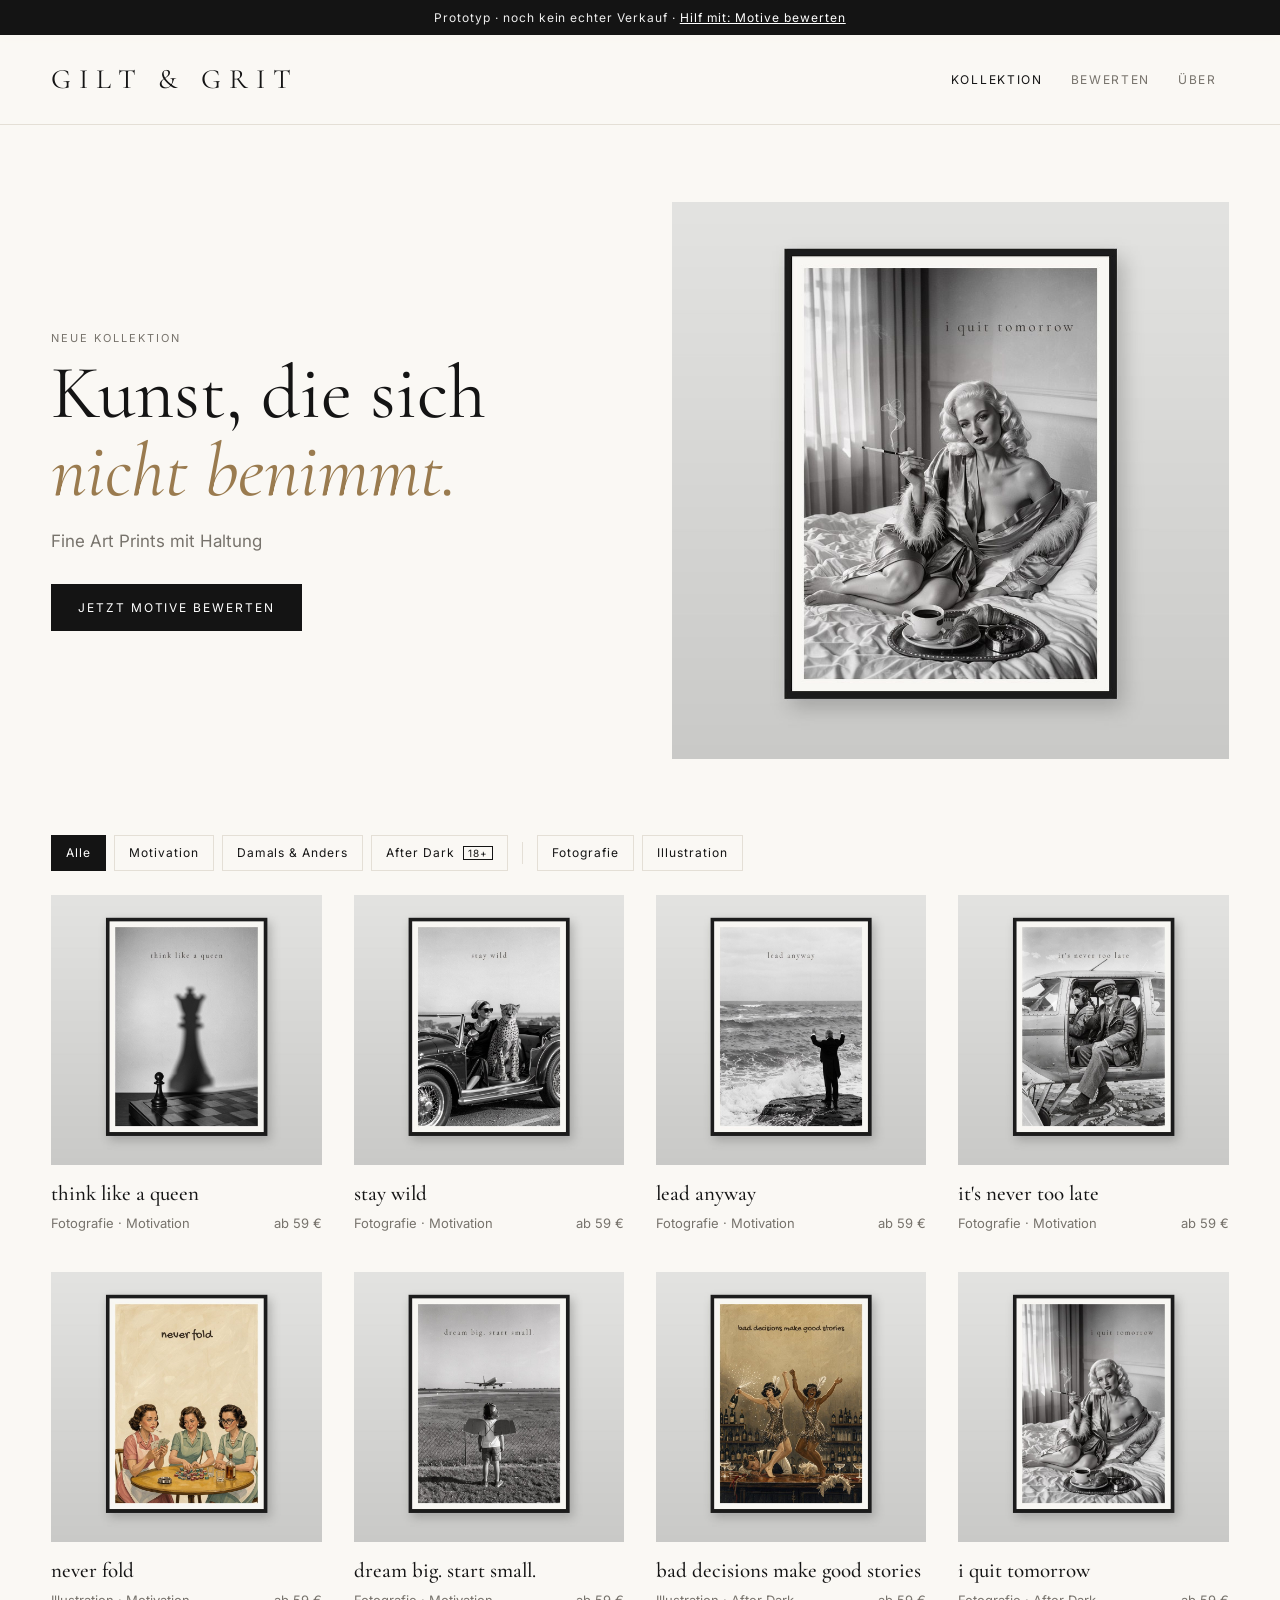
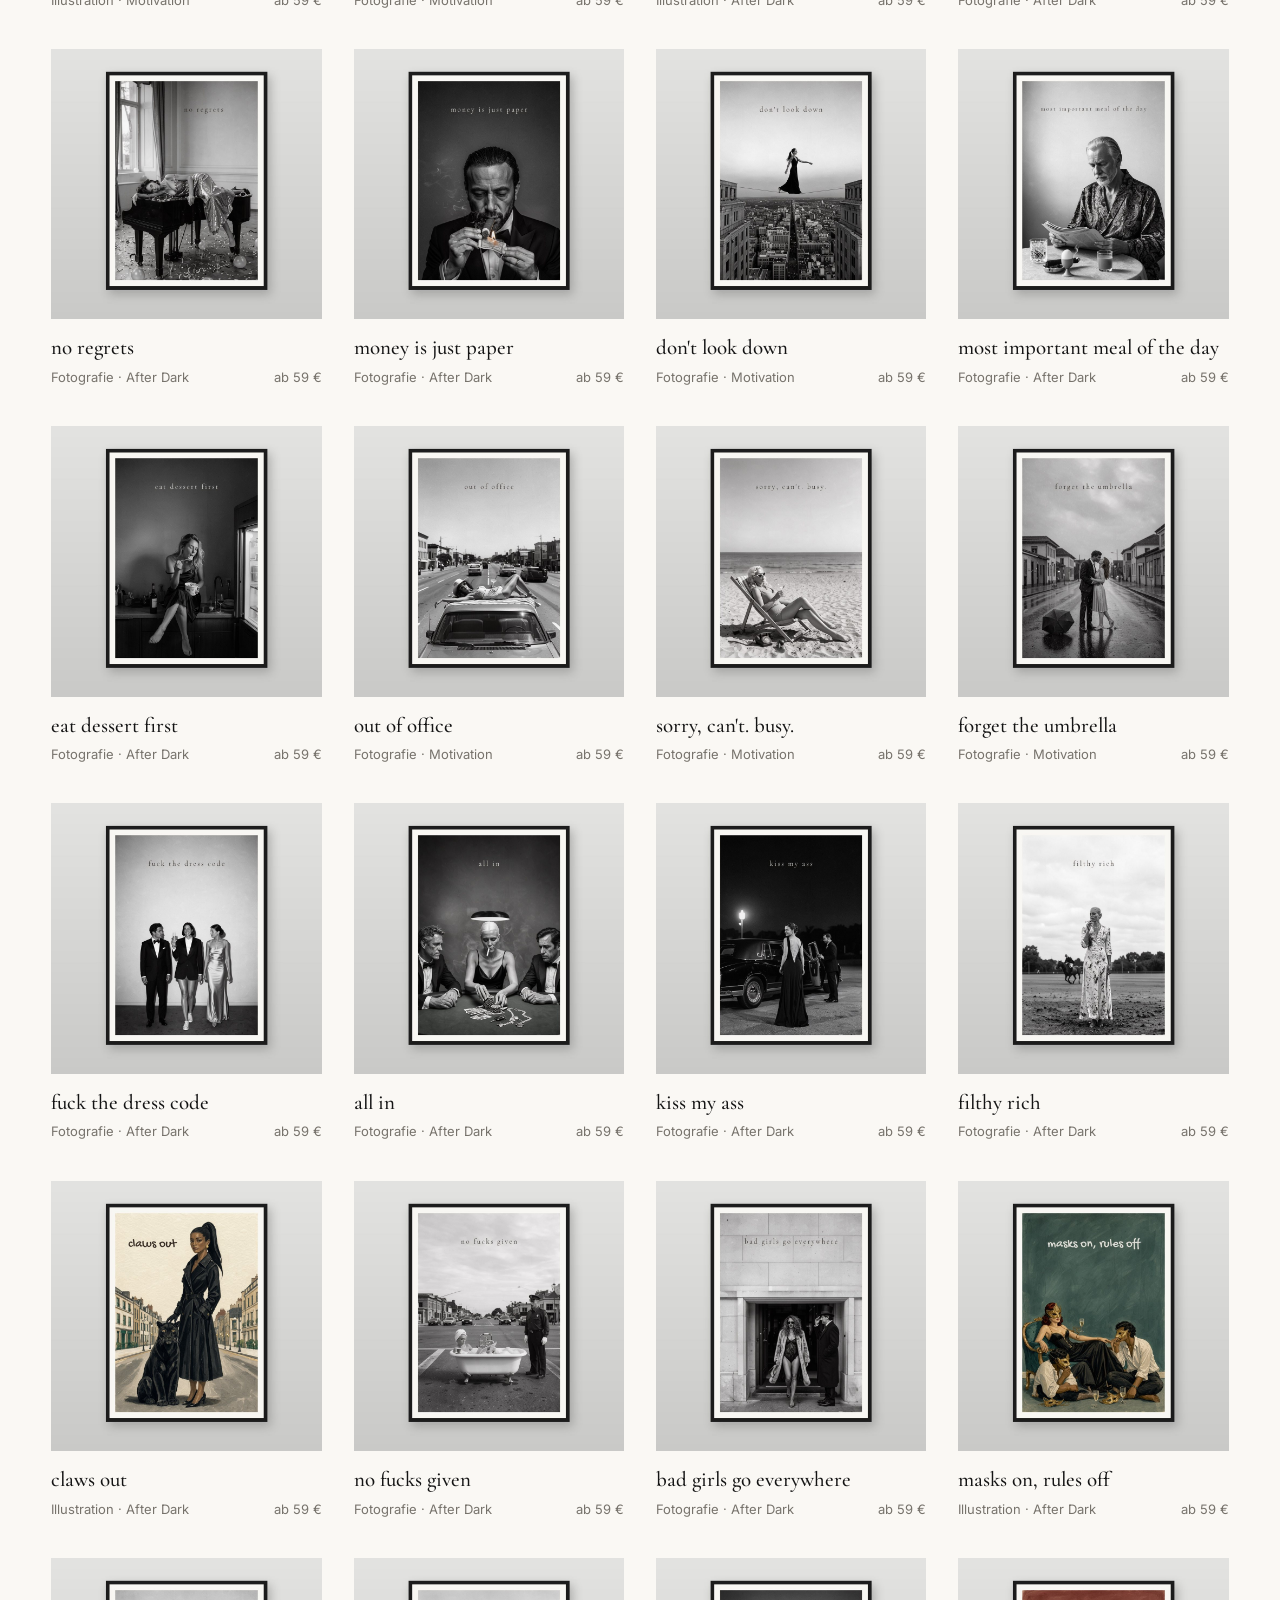
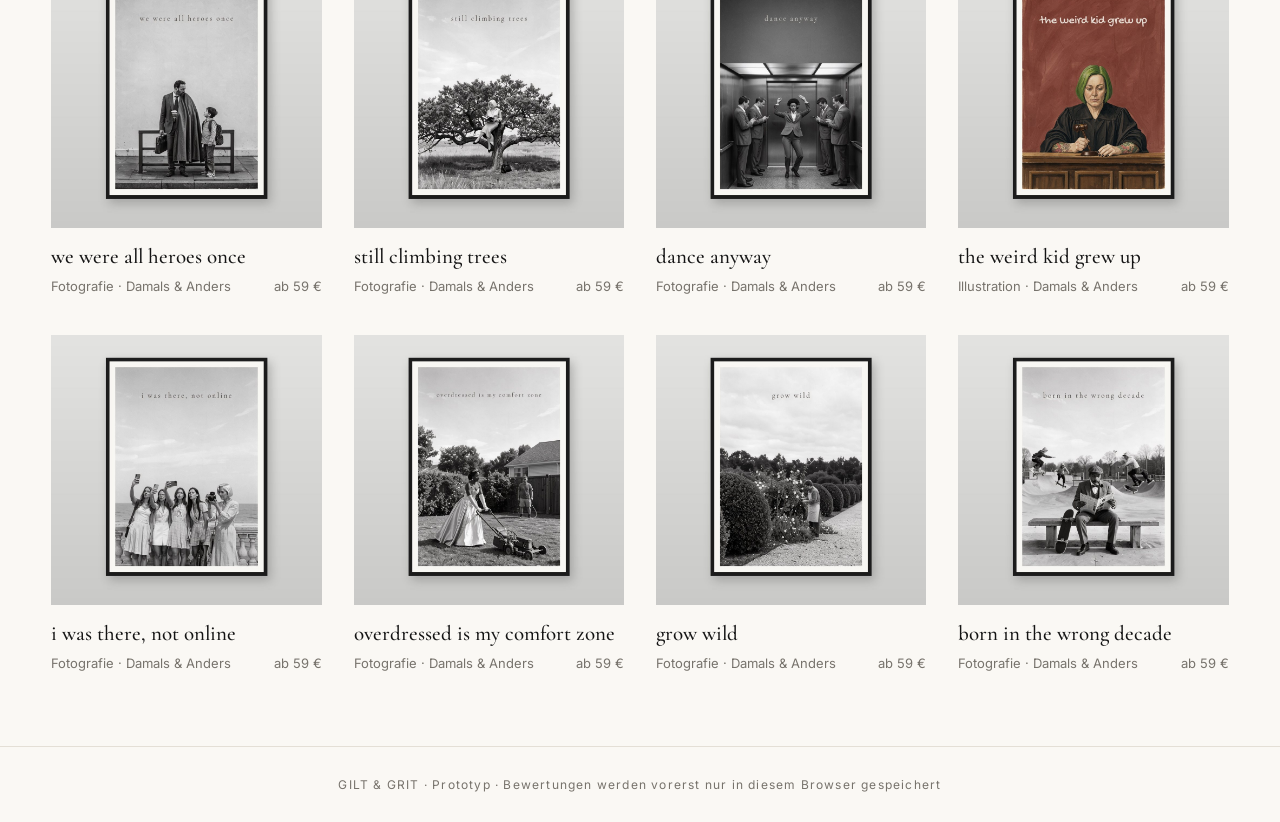
==== index.html @ d10fd91e "Shop Prototyp mit Bewertungsmodus Co-Authored-By: Claude Opus 5.5 <noreply@anthropic.com>" ====
<!doctype html>
<html lang="de">
<head>
  <meta charset="utf-8">
  <meta name="viewport" content="width=device-width, initial-scale=1">
  <title>Fine Art Prints · Prototyp</title>
  <meta name="robots" content="noindex, nofollow">
  <link rel="preconnect" href="https://fonts.googleapis.com">
  <link rel="preconnect" href="https://fonts.gstatic.com" crossorigin>
  <link href="https://fonts.googleapis.com/css2?family=Cormorant+Garamond:ital,wght@0,400;0,500;1,400&family=Inter:wght@400;500;600&display=swap" rel="stylesheet">
  <link rel="stylesheet" href="style.css">
</head>
<body>
  <div class="banner">Prototyp · noch kein echter Verkauf · <button class="link" data-modus="bewerten">Hilf mit: Motive bewerten</button></div>

  <header class="kopf">
    <a class="marke" href="#" data-modus="shop"></a>
    <nav>
      <button data-modus="shop" class="aktiv">Kollektion</button>
      <button data-modus="bewerten">Bewerten</button>
      <button data-modus="ueber">Über</button>
    </nav>
  </header>

  <!-- SHOP -->
  <main id="shop" class="ansicht">
    <section class="held">
      <div class="held-text">
        <p class="klein">Neue Kollektion</p>
        <h1>Kunst, die sich<br><em>nicht benimmt.</em></h1>
        <p class="untertitel"></p>
        <button class="knopf" data-modus="bewerten">Jetzt Motive bewerten</button>
      </div>
      <img class="held-bild" alt="">
    </section>

    <div class="filter">
      <button class="aktiv" data-filter="alle">Alle</button>
      <button data-filter="Motivation">Motivation</button>
      <button data-filter="Damals & Anders">Damals &amp; Anders</button>
      <button data-filter="After Dark">After Dark <span class="ab18">18+</span></button>
      <span class="trenner"></span>
      <button data-stil="Fotografie">Fotografie</button>
      <button data-stil="Illustration">Illustration</button>
    </div>

    <section id="raster" class="raster"></section>
  </main>

  <!-- BEWERTEN -->
  <main id="bewerten" class="ansicht" hidden>
    <div class="bew-kopf">
      <h2>Wie gefällt dir das Motiv?</h2>
      <p>Gib jedem Bild eine Note wie in der Schule. Würdest du es aufhängen oder verschenken? Ein kurzer Kommentar hilft sehr.</p>
      <label class="namensfeld">Dein Vorname (freiwillig) <input id="name" maxlength="60" autocomplete="given-name"></label>
      <div class="fortschritt"><div id="balken"></div></div>
      <p id="zaehler" class="klein"></p>
    </div>

    <article id="karte" class="bew-karte">
      <div class="bew-bild"><img id="bew-img" alt=""></div>
      <div class="bew-seite">
        <p class="klein" id="bew-linie"></p>
        <h3 id="bew-titel"></h3>
        <div class="umschalter">
          <button id="zeig-rahmen" class="aktiv">Im Rahmen</button>
          <button id="zeig-motiv">Nur Motiv</button>
        </div>
        <div class="noten" role="radiogroup" aria-label="Note von 1 bis 5"></div>
        <textarea id="kommentar" maxlength="1000" placeholder="Was gefällt dir, was nicht? Wo würdest du es aufhängen?"></textarea>
        <div class="bew-knoepfe">
          <button id="zurueck" class="knopf hell">Zurück</button>
          <button id="ueberspringen" class="knopf hell">Überspringen</button>
          <button id="senden" class="knopf" disabled>Speichern &amp; weiter</button>
        </div>
        <p id="meldung" class="klein meldung"></p>
      </div>
    </article>

    <section id="fertig" class="fertig" hidden>
      <h2>Danke dir!</h2>
      <p>Du hast alle Motive gesehen. Deine Bewertungen sind gespeichert.</p>
      <button class="knopf" data-modus="shop">Zurück zur Kollektion</button>
    </section>
  </main>

  <!-- ÜBER -->
  <main id="ueber" class="ansicht" hidden>
    <section class="text">
      <h2>Über dieses Projekt</h2>
      <p>Eine kleine Marke für Fine Art Wandbilder: klassische Szenen mit einem frechen Bruch und einem Satz, der hängen bleibt. Für Wohnung, Büro und Eingang.</p>
      <p>Das hier ist ein Prototyp. Es wird noch nichts verkauft. Deine Bewertung entscheidet mit, welche Motive in die erste Kollektion kommen.</p>
      <p class="klein">Die Motive wurden mit Unterstützung von KI erstellt und von Hand ausgewählt und nachbearbeitet.</p>
    </section>
  </main>

  <!-- PRODUKT -->
  <dialog id="produkt">
    <button class="schliessen" aria-label="Schließen">×</button>
    <div class="produkt-inhalt">
      <div class="produkt-bilder">
        <img id="p-bild" alt="">
        <div class="mini">
          <button id="p-rahmen"><img alt="Im Rahmen"></button>
          <button id="p-motiv"><img alt="Nur Motiv"></button>
        </div>
      </div>
      <div class="produkt-info">
        <p class="klein" id="p-linie"></p>
        <h2 id="p-titel"></h2>
        <p class="preis" id="p-preis"></p>
        <p class="klein">Größe</p>
        <div class="groessen" id="p-groessen"></div>
        <p class="klein">Rahmen</p>
        <div class="groessen" id="p-rahmenwahl">
          <button class="aktiv">Schwarz</button><button>Eiche</button><button>Ohne</button>
        </div>
        <button class="knopf breit" disabled>In den Warenkorb (bald)</button>
        <button class="knopf hell breit" id="p-bewerten">Dieses Motiv bewerten</button>
        <ul class="details">
          <li>Fine Art Druck auf 310 g Baumwollpapier, matt</li>
          <li>Mit Passepartout, Rahmen aus Massivholz</li>
          <li>Druck in limitierter Auflage, nummeriert</li>
        </ul>
      </div>
    </div>
  </dialog>

  <footer class="fuss">
    <span class="marke-klein"></span> · Prototyp <span id="modus-info"></span>
  </footer>

  <script src="config.js"></script>
  <script src="produkte.js"></script>
  <script src="app.js"></script>
</body>
</html>
---- style.css ----
:root {
  --papier: #faf8f4;
  --tinte: #141414;
  --grau: #77736c;
  --linie: #e4dfd6;
  --gold: #9a7b4f;
  --serif: "Cormorant Garamond", Georgia, serif;
  --sans: "Inter", system-ui, sans-serif;
}
* { box-sizing: border-box; }
html { scroll-behavior: smooth; }
body { margin: 0; background: var(--papier); color: var(--tinte); font: 15px/1.6 var(--sans); }
img { display: block; max-width: 100%; }
button { font: inherit; color: inherit; cursor: pointer; }
[hidden] { display: none !important; }

.banner { background: var(--tinte); color: #eee; text-align: center; font-size: 12px; letter-spacing: .08em; padding: 8px 16px; }
.link { background: none; border: 0; color: #fff; text-decoration: underline; padding: 0; letter-spacing: inherit; }

.kopf { display: flex; align-items: center; justify-content: space-between; gap: 16px; padding: 22px clamp(16px, 4vw, 56px); border-bottom: 1px solid var(--linie); position: sticky; top: 0; background: rgba(250, 248, 244, .94); backdrop-filter: blur(6px); z-index: 5; }
.marke { font-family: var(--serif); font-size: clamp(20px, 3vw, 28px); letter-spacing: .28em; text-decoration: none; color: var(--tinte); white-space: nowrap; }
nav { display: flex; gap: 4px; flex-wrap: wrap; }
nav button { background: none; border: 0; padding: 8px 12px; font-size: 12px; letter-spacing: .14em; text-transform: uppercase; color: var(--grau); }
nav button.aktiv, nav button:hover { color: var(--tinte); }

.held { display: grid; grid-template-columns: 1fr 1fr; align-items: center; gap: clamp(24px, 5vw, 72px); padding: clamp(32px, 6vw, 80px) clamp(16px, 4vw, 56px); }
.held h1 { font-family: var(--serif); font-weight: 400; font-size: clamp(40px, 6vw, 76px); line-height: 1.02; margin: 8px 0 18px; }
.held em { font-style: italic; color: var(--gold); }
.held-bild { width: 100%; max-height: 78vh; object-fit: contain; }
.klein { font-size: 11px; letter-spacing: .18em; text-transform: uppercase; color: var(--grau); margin: 0; }
.untertitel { color: var(--grau); margin: 0 0 28px; font-size: 17px; }

.knopf { background: var(--tinte); color: #fff; border: 1px solid var(--tinte); padding: 13px 26px; font-size: 12px; letter-spacing: .16em; text-transform: uppercase; transition: opacity .2s; }
.knopf:hover:not(:disabled) { opacity: .82; }
.knopf:disabled { opacity: .35; cursor: not-allowed; }
.knopf.hell { background: transparent; color: var(--tinte); }
.knopf.breit { width: 100%; margin-top: 10px; }

.filter { display: flex; flex-wrap: wrap; gap: 8px; align-items: center; padding: 0 clamp(16px, 4vw, 56px) 24px; }
.filter button { background: none; border: 1px solid var(--linie); padding: 7px 14px; font-size: 12px; letter-spacing: .08em; }
.filter button.aktiv { border-color: var(--tinte); background: var(--tinte); color: #fff; }
.trenner { width: 1px; height: 22px; background: var(--linie); margin: 0 6px; }
.ab18 { font-size: 10px; border: 1px solid currentColor; padding: 0 4px; margin-left: 4px; }

.raster { display: grid; grid-template-columns: repeat(auto-fill, minmax(260px, 1fr)); gap: clamp(20px, 3vw, 40px) clamp(16px, 2.5vw, 32px); padding: 0 clamp(16px, 4vw, 56px) 72px; }
.karte { background: none; border: 0; padding: 0; text-align: left; }
.karte .bildrahmen { position: relative; overflow: hidden; background: #ecebe8; aspect-ratio: 1; }
.karte img { width: 100%; height: 100%; object-fit: cover; transition: opacity .35s, transform .6s; }
.karte .motiv { position: absolute; inset: 0; opacity: 0; object-fit: contain; background: #ecebe8; }
.karte:hover .motiv { opacity: 1; }
.karte:hover .rahmen { transform: scale(1.02); }
.karte h3 { font-family: var(--serif); font-weight: 500; font-size: 21px; margin: 12px 0 2px; }
.karte .zeile { display: flex; justify-content: space-between; font-size: 13px; color: var(--grau); }
.schnitt { font-size: 12px; color: var(--gold); }

dialog { border: 0; padding: 0; max-width: min(1100px, 94vw); width: 100%; background: var(--papier); }
dialog::backdrop { background: rgba(10, 10, 10, .55); }
.schliessen { position: absolute; right: 12px; top: 6px; background: none; border: 0; font-size: 32px; z-index: 2; }
.produkt-inhalt { display: grid; grid-template-columns: 1.2fr 1fr; gap: 36px; padding: 36px; }
.produkt-bilder img#p-bild { width: 100%; background: #ecebe8; }
.mini { display: flex; gap: 8px; margin-top: 8px; }
.mini button { border: 1px solid var(--linie); padding: 0; width: 72px; background: none; }
.produkt-info h2 { font-family: var(--serif); font-weight: 400; font-size: 36px; line-height: 1.1; margin: 6px 0 10px; }
.preis { font-size: 18px; margin: 0 0 22px; }
.groessen { display: flex; flex-wrap: wrap; gap: 8px; margin: 8px 0 18px; }
.groessen button { background: none; border: 1px solid var(--linie); padding: 8px 12px; font-size: 13px; }
.groessen button.aktiv { border-color: var(--tinte); }
.details { color: var(--grau); font-size: 13px; padding-left: 18px; margin-top: 22px; }

/* Bewerten */
.bew-kopf { max-width: 720px; margin: 0 auto; padding: 40px 16px 12px; text-align: center; }
.bew-kopf h2, .fertig h2, .text h2 { font-family: var(--serif); font-weight: 400; font-size: clamp(30px, 4vw, 44px); margin: 0 0 8px; }
.bew-kopf p { color: var(--grau); }
.namensfeld { display: inline-flex; gap: 10px; align-items: center; font-size: 13px; color: var(--grau); margin: 6px 0 18px; }
.namensfeld input { border: 0; border-bottom: 1px solid var(--tinte); background: none; padding: 4px; font: inherit; width: 160px; }
.fortschritt { height: 2px; background: var(--linie); }
#balken { height: 100%; width: 0; background: var(--tinte); transition: width .3s; }
#zaehler { margin-top: 8px; }

.bew-karte { display: grid; grid-template-columns: 1.1fr 1fr; gap: clamp(20px, 4vw, 48px); max-width: 1100px; margin: 0 auto; padding: 24px 16px 64px; align-items: start; }
.bew-bild { background: #ecebe8; }
.bew-bild img { width: 100%; max-height: 80vh; object-fit: contain; margin: 0 auto; }
.bew-seite h3 { font-family: var(--serif); font-weight: 400; font-size: clamp(28px, 3.4vw, 40px); margin: 4px 0 14px; line-height: 1.1; }
.umschalter { display: flex; gap: 6px; margin-bottom: 22px; }
.umschalter button { background: none; border: 1px solid var(--linie); padding: 6px 12px; font-size: 12px; }
.umschalter button.aktiv { border-color: var(--tinte); }

.noten { display: grid; grid-template-columns: repeat(5, 1fr); gap: 8px; margin-bottom: 16px; }
.note { background: #fff; border: 1px solid var(--linie); padding: 10px 4px 8px; display: flex; flex-direction: column; align-items: center; gap: 2px; transition: transform .15s, border-color .15s; }
.note:hover { transform: translateY(-2px); }
.note .gesicht { font-size: 30px; line-height: 1.1; }
.note .zahl { font-family: var(--serif); font-size: 22px; font-weight: 500; }
.note .wort { font-size: 10px; letter-spacing: .06em; text-transform: uppercase; color: var(--grau); text-align: center; }
.note[aria-checked="true"] { border-color: var(--tinte); background: var(--tinte); color: #fff; }
.note[aria-checked="true"] .wort { color: #ddd; }
textarea { width: 100%; min-height: 96px; border: 1px solid var(--linie); background: #fff; padding: 12px; font: inherit; resize: vertical; }
.bew-knoepfe { display: flex; flex-wrap: wrap; gap: 8px; margin-top: 12px; }
.bew-knoepfe #senden { margin-left: auto; }
.meldung { margin-top: 10px; min-height: 1em; text-transform: none; letter-spacing: 0; }
.fertig, .text { max-width: 640px; margin: 0 auto; padding: 72px 16px; text-align: center; }
.text { text-align: left; }
.text p { font-size: 17px; }

.fuss { border-top: 1px solid var(--linie); padding: 28px; text-align: center; font-size: 12px; color: var(--grau); letter-spacing: .1em; }

@media (max-width: 760px) {
  .held, .produkt-inhalt, .bew-karte { grid-template-columns: 1fr; }
  .held-bild { order: -1; max-height: 60vh; }
  .produkt-inhalt { padding: 44px 16px 24px; gap: 18px; }
  .kopf { flex-direction: column; gap: 8px; padding: 14px 16px; }
  .note .wort { display: none; }
  .bew-knoepfe #senden { width: 100%; margin-left: 0; order: -1; }
}
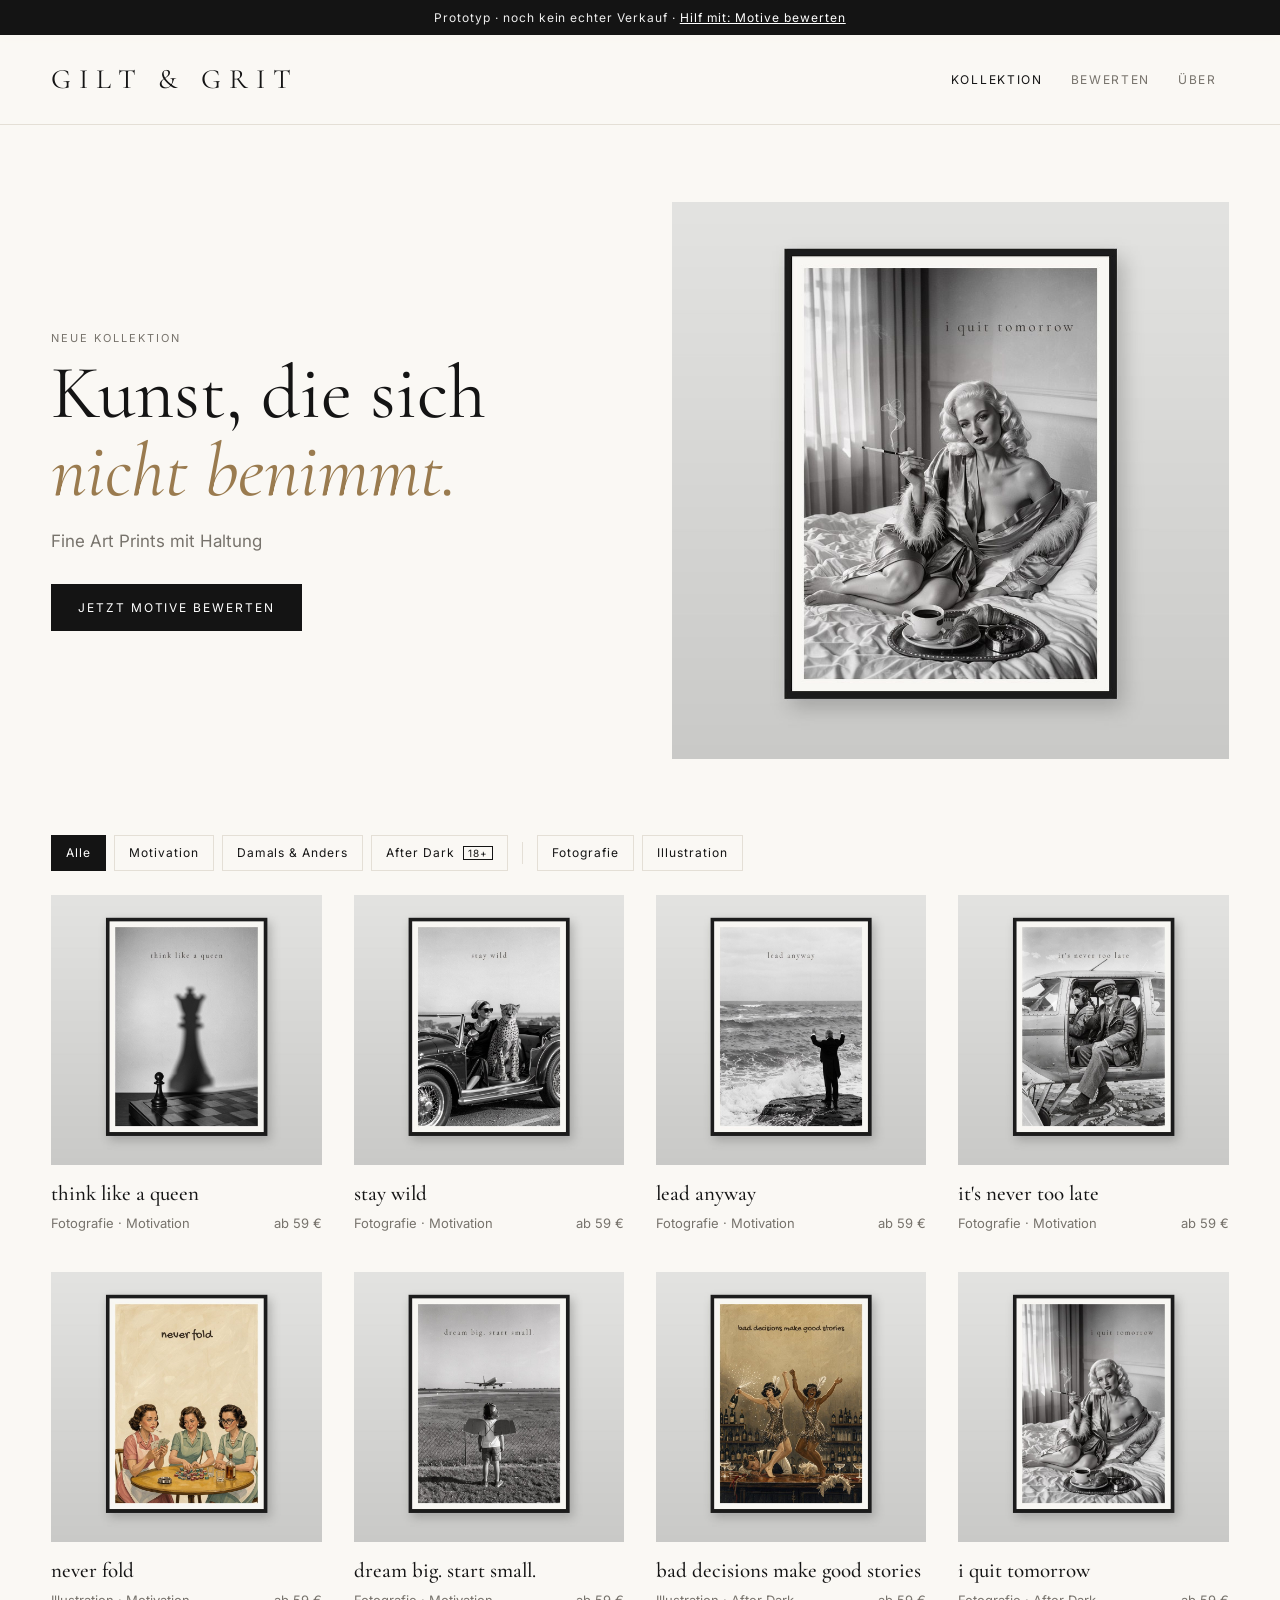
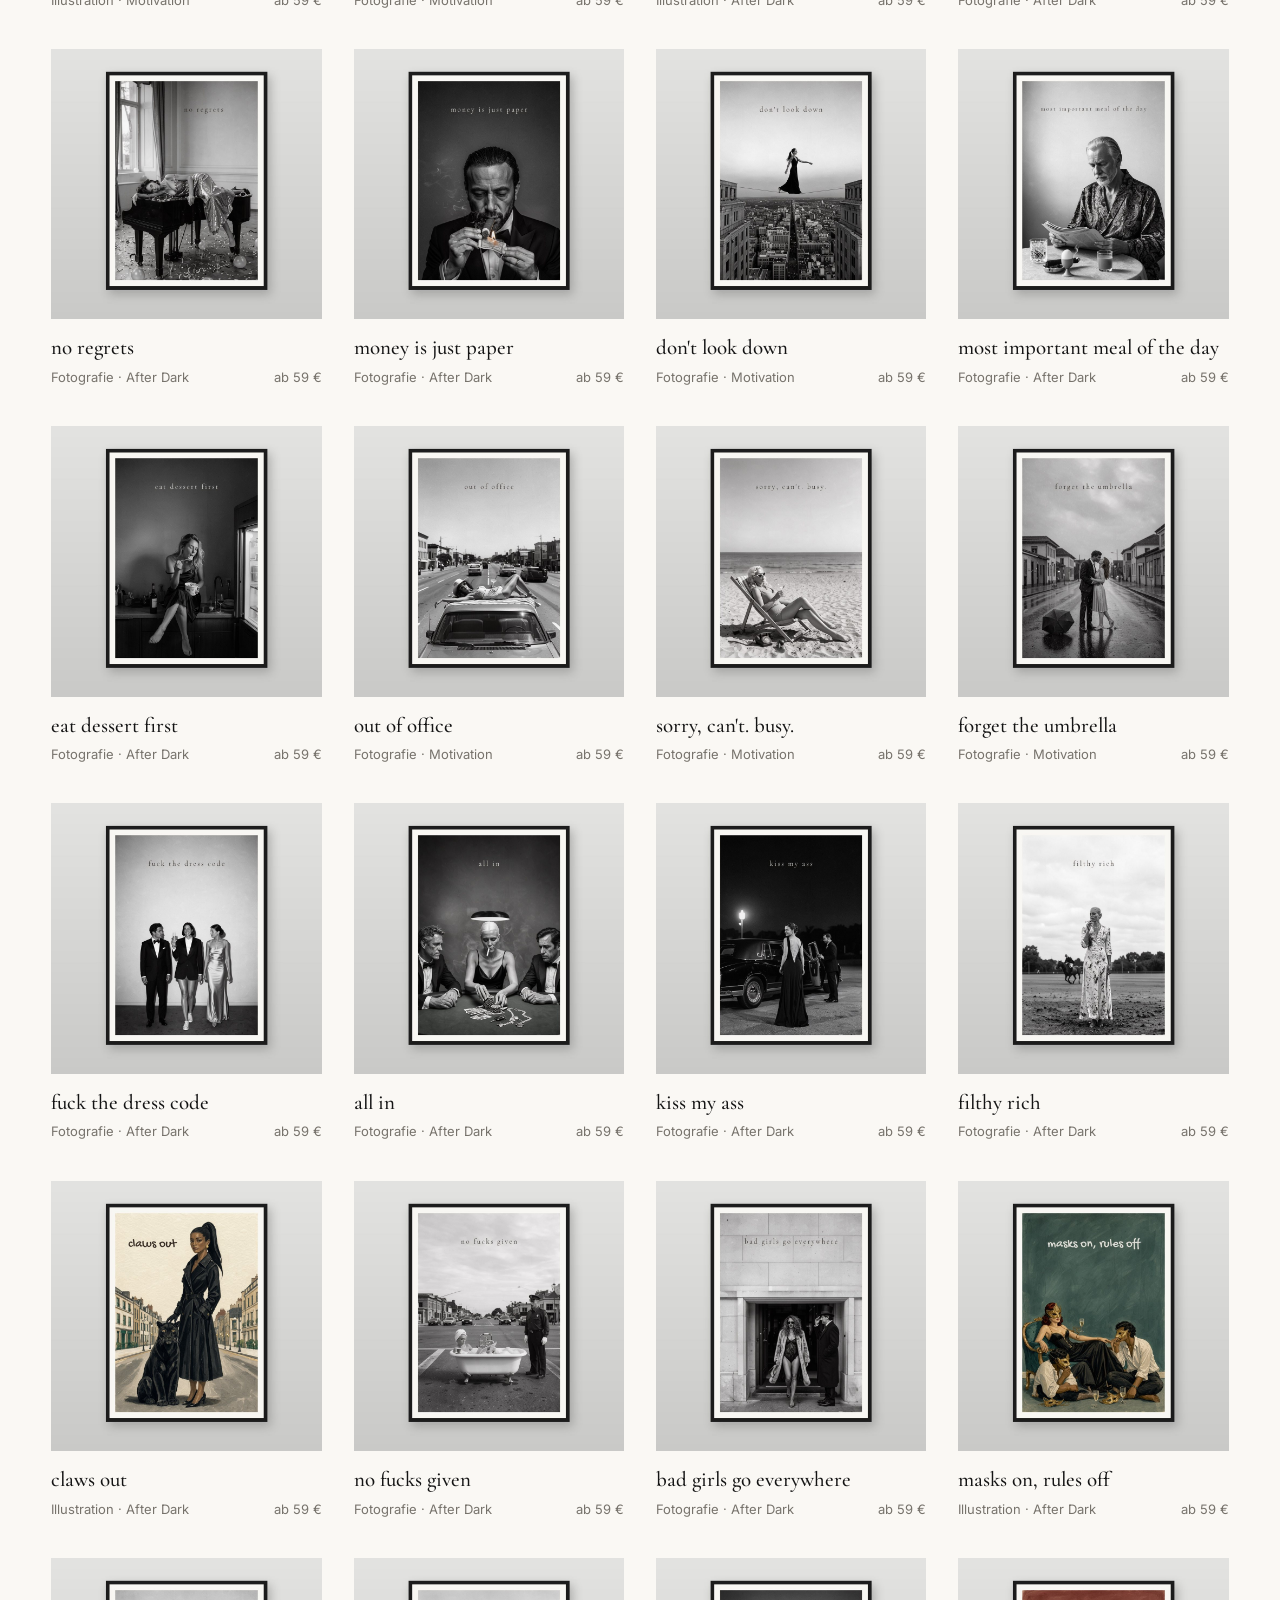
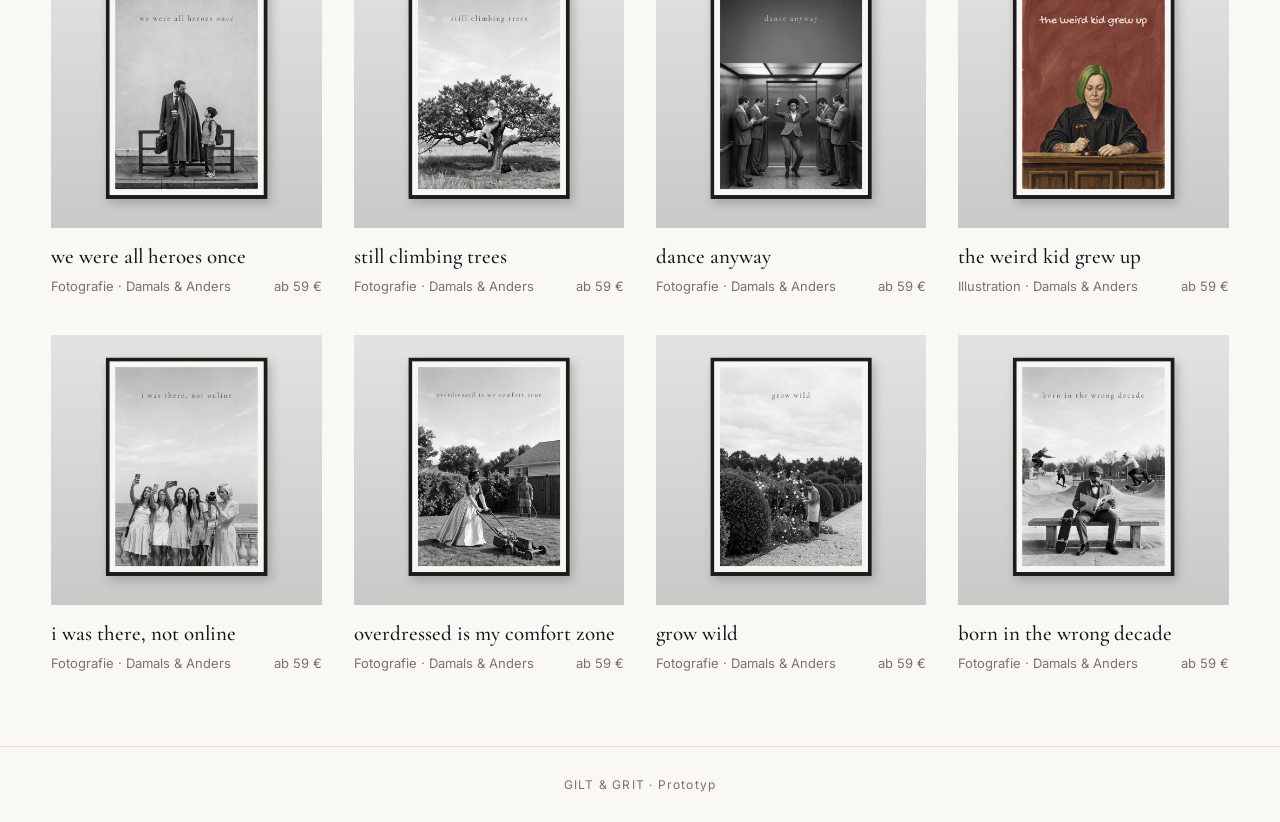
==== commit d8e9e45b: "Versionsnummern gegen alten Browser Cache Co-Authored-By: Claude Opus 5.5 <noreply@anthropic.com>" ====
--- a/index.html
+++ b/index.html
@@ -8,7 +8,7 @@
   <link rel="preconnect" href="https://fonts.googleapis.com">
   <link rel="preconnect" href="https://fonts.gstatic.com" crossorigin>
   <link href="https://fonts.googleapis.com/css2?family=Cormorant+Garamond:ital,wght@0,400;0,500;1,400&family=Inter:wght@400;500;600&display=swap" rel="stylesheet">
-  <link rel="stylesheet" href="style.css">
+  <link rel="stylesheet" href="style.css?v=2">
 </head>
 <body>
   <div class="banner">Prototyp · noch kein echter Verkauf · <button class="link" data-modus="bewerten">Hilf mit: Motive bewerten</button></div>
@@ -130,8 +130,8 @@
     <span class="marke-klein"></span> · Prototyp <span id="modus-info"></span>
   </footer>
 
-  <script src="config.js"></script>
-  <script src="produkte.js"></script>
-  <script src="app.js"></script>
+  <script src="config.js?v=2"></script>
+  <script src="produkte.js?v=2"></script>
+  <script src="app.js?v=2"></script>
 </body>
 </html>
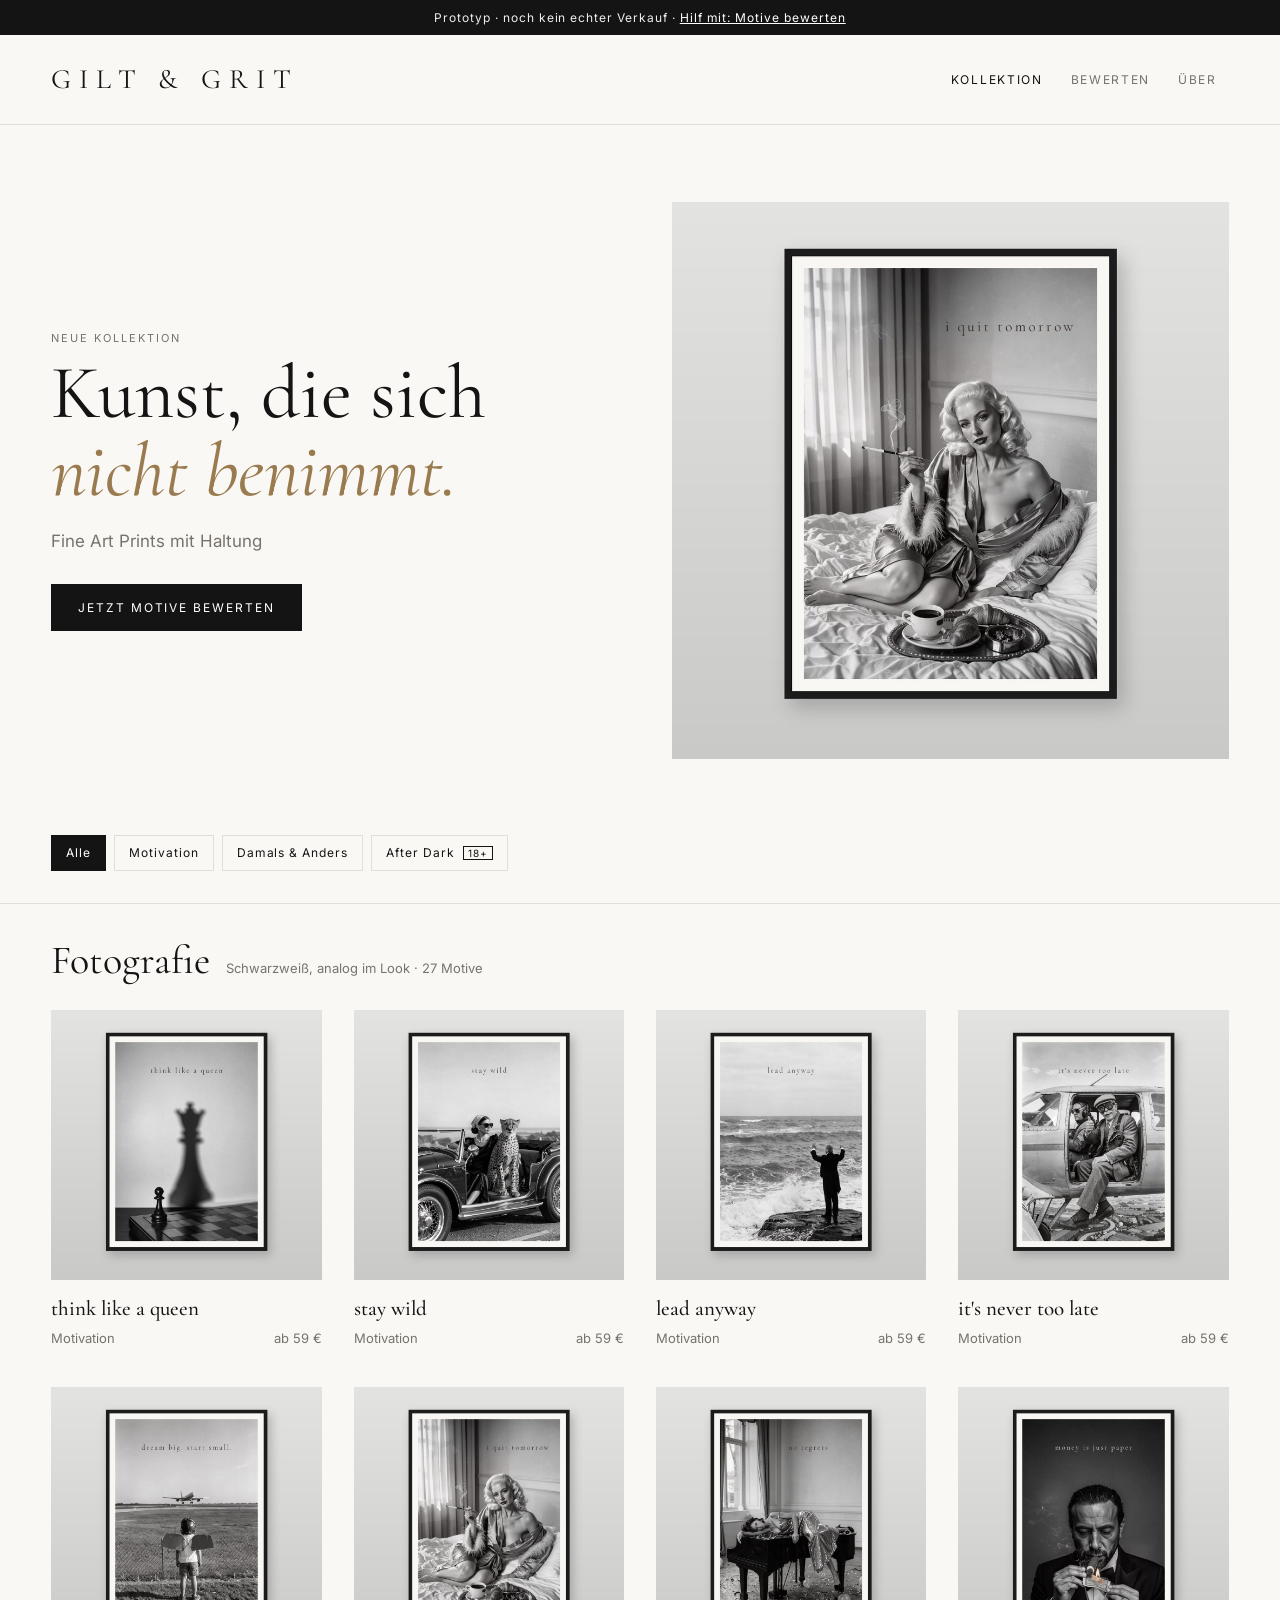
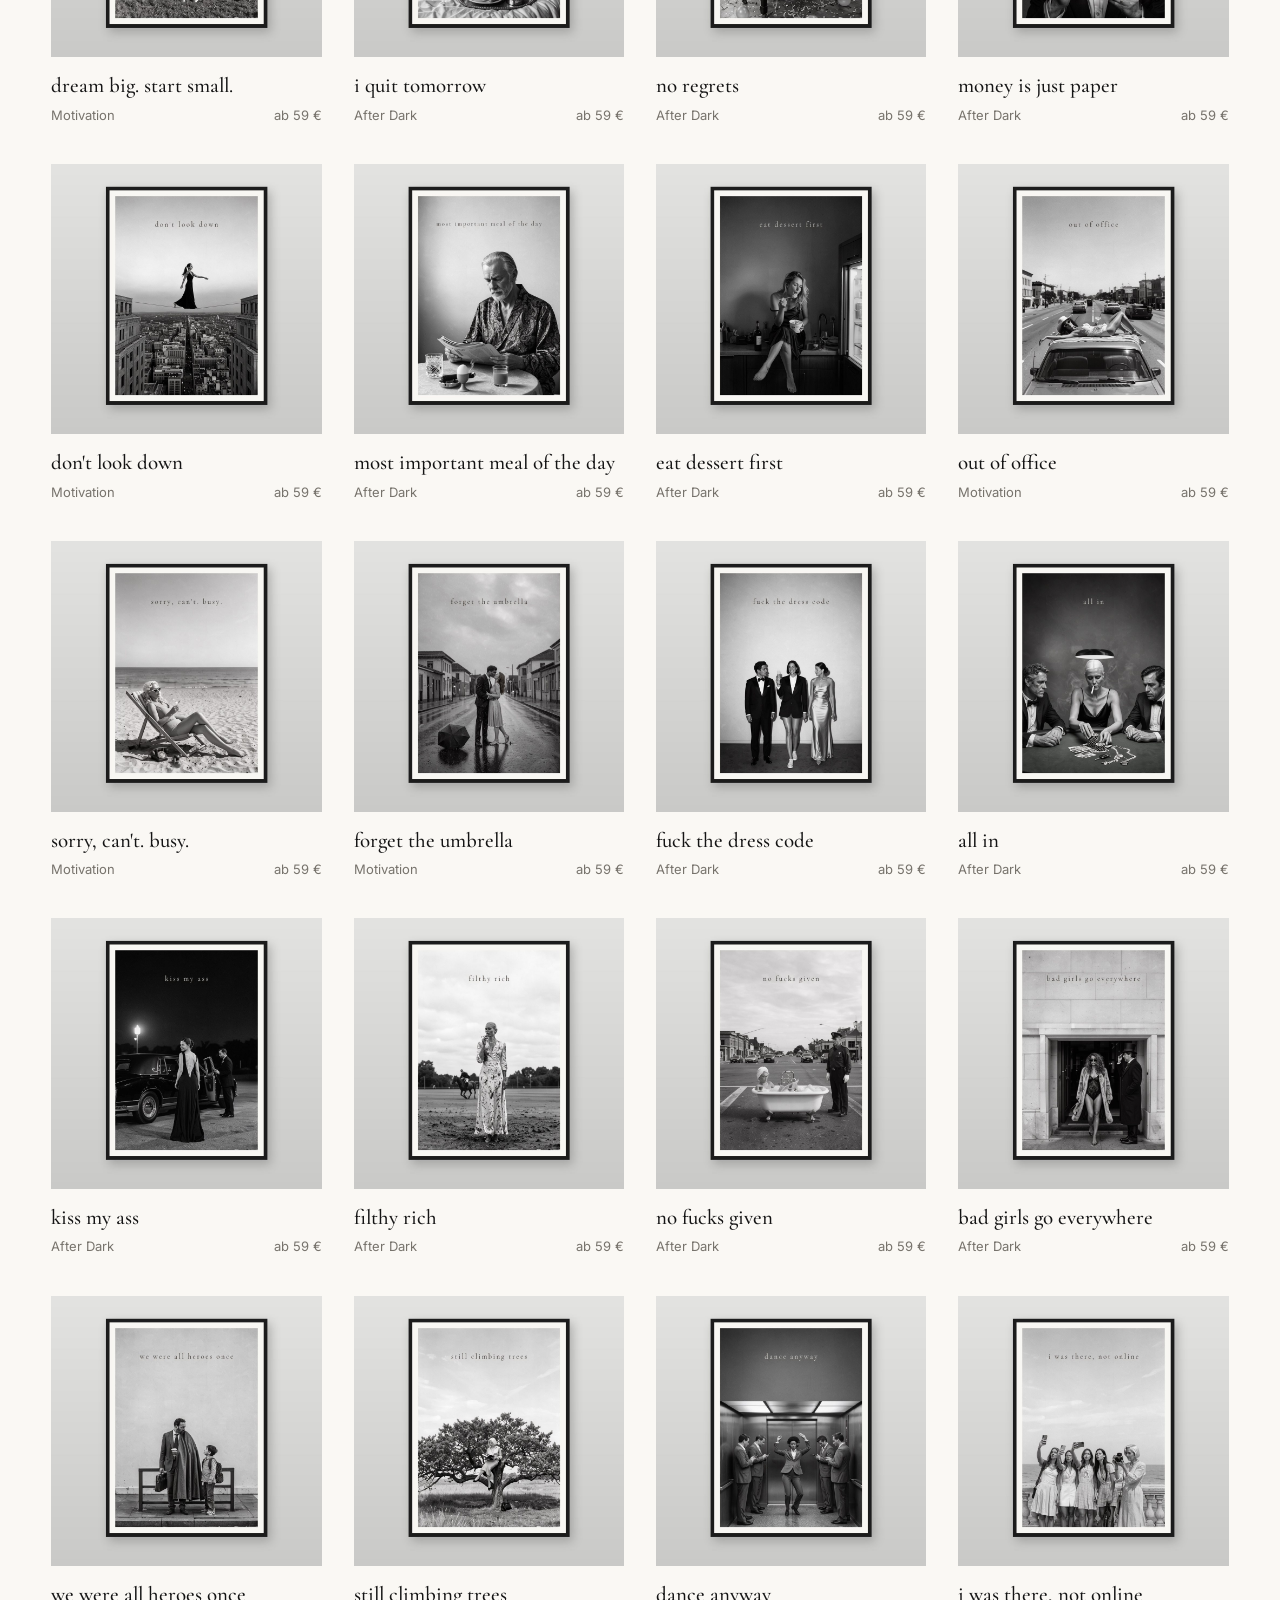
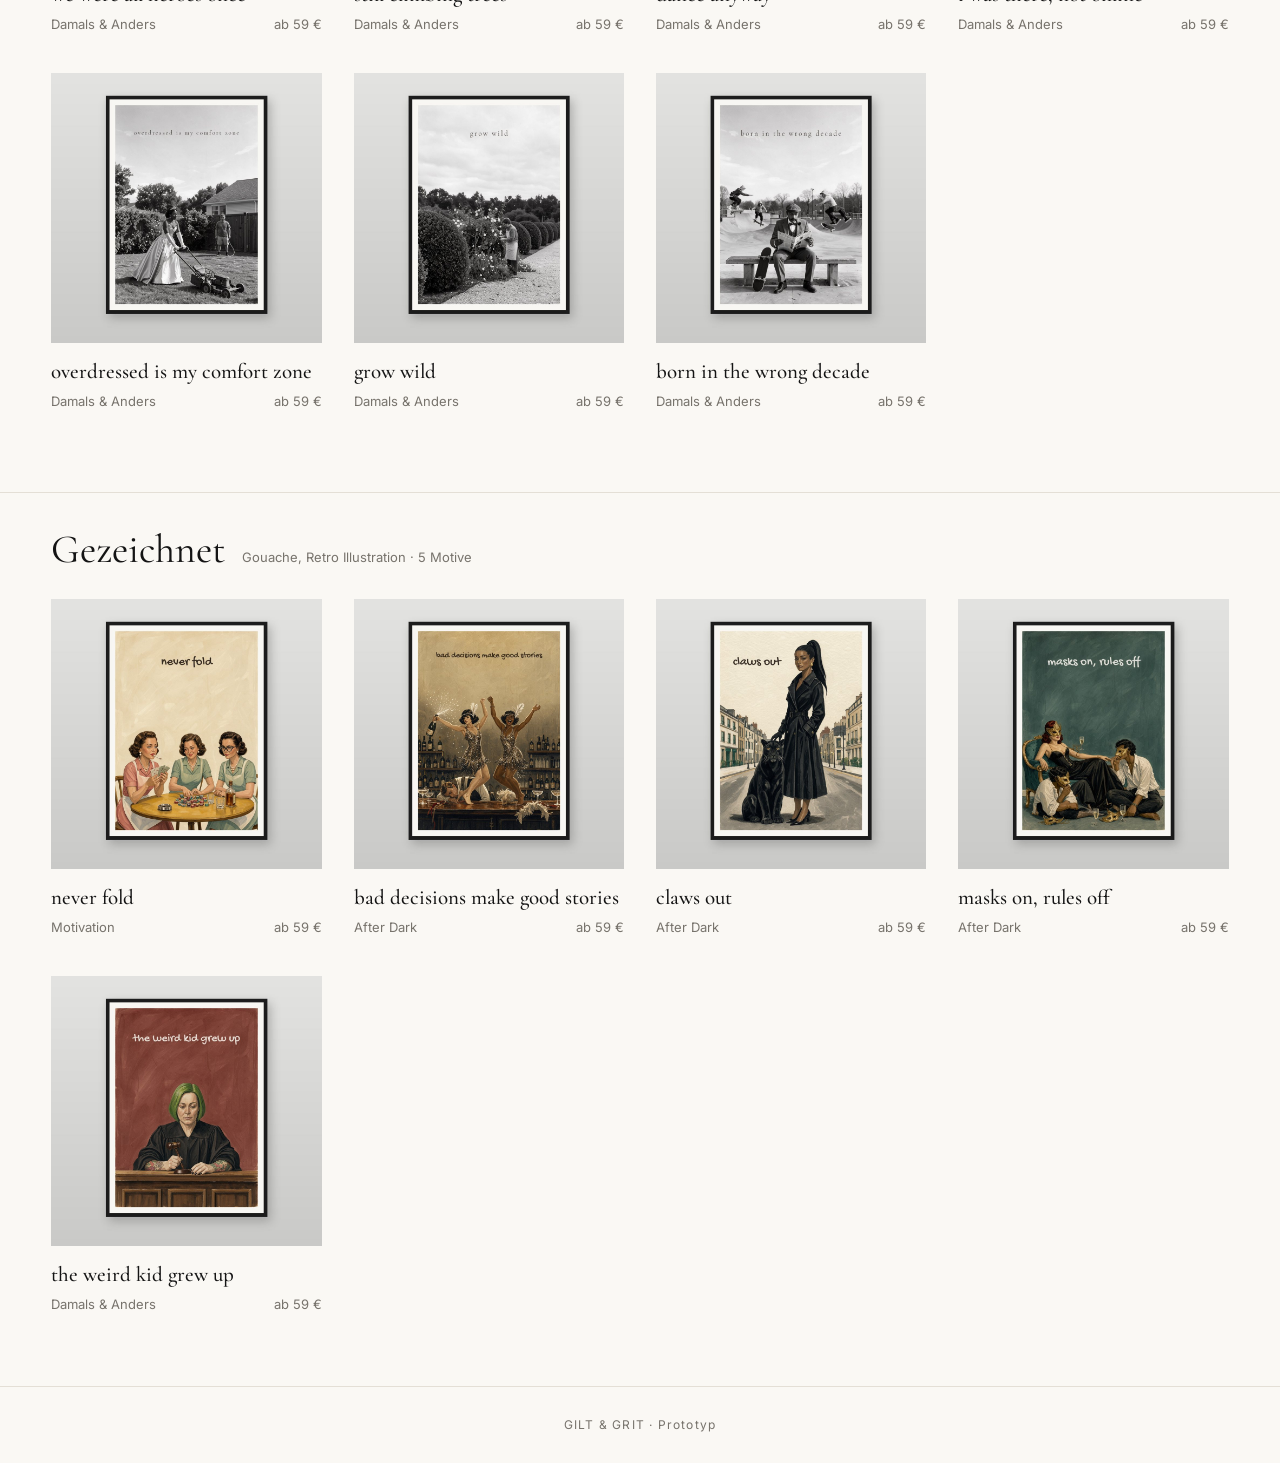
==== commit b65d1298: "Bewerten mit einem Tipp, animiertes Ergebnis, Gezeichnete als eigene Gruppe Co-Authored-By: Claude O" ====
--- a/index.html
+++ b/index.html
@@ -8,7 +8,7 @@
   <link rel="preconnect" href="https://fonts.googleapis.com">
   <link rel="preconnect" href="https://fonts.gstatic.com" crossorigin>
   <link href="https://fonts.googleapis.com/css2?family=Cormorant+Garamond:ital,wght@0,400;0,500;1,400&family=Inter:wght@400;500;600&display=swap" rel="stylesheet">
-  <link rel="stylesheet" href="style.css?v=2">
+  <link rel="stylesheet" href="style.css?v=4">
 </head>
 <body>
   <div class="banner">Prototyp · noch kein echter Verkauf · <button class="link" data-modus="bewerten">Hilf mit: Motive bewerten</button></div>
@@ -39,40 +39,42 @@
       <button data-filter="Motivation">Motivation</button>
       <button data-filter="Damals & Anders">Damals &amp; Anders</button>
       <button data-filter="After Dark">After Dark <span class="ab18">18+</span></button>
-      <span class="trenner"></span>
-      <button data-stil="Fotografie">Fotografie</button>
-      <button data-stil="Illustration">Illustration</button>
     </div>
 
-    <section id="raster" class="raster"></section>
+    <section id="raster"></section>
   </main>
 
   <!-- BEWERTEN -->
   <main id="bewerten" class="ansicht" hidden>
     <div class="bew-kopf">
-      <h2>Wie gefällt dir das Motiv?</h2>
-      <p>Gib jedem Bild eine Note wie in der Schule. Würdest du es aufhängen oder verschenken? Ein kurzer Kommentar hilft sehr.</p>
-      <label class="namensfeld">Dein Vorname (freiwillig) <input id="name" maxlength="60" autocomplete="given-name"></label>
+      <div class="bew-zeile">
+        <p id="zaehler" class="klein"></p>
+        <label class="namensfeld">Vorname <input id="name" maxlength="60" autocomplete="given-name" placeholder="freiwillig"></label>
+      </div>
       <div class="fortschritt"><div id="balken"></div></div>
-      <p id="zaehler" class="klein"></p>
     </div>
 
     <article id="karte" class="bew-karte">
-      <div class="bew-bild"><img id="bew-img" alt=""></div>
+      <div class="bew-bild" id="bew-bild">
+        <img id="bew-img" alt="">
+        <button id="zeig-motiv" class="bild-knopf" title="Ohne Rahmen ansehen">Ohne Rahmen</button>
+        <div id="ergebnis" class="ergebnis" aria-live="polite">
+          <div class="skala">
+            <div class="skala-linie"></div>
+            <div class="marke-du" id="marke-du"><span>Du</span></div>
+            <div class="marke-andere" id="marke-andere"><span id="andere-label">Ø andere</span></div>
+          </div>
+          <div id="erg-balken" class="erg-balken"></div>
+          <p id="erg-text" class="erg-text"></p>
+          <p class="erg-tipp">Tippen für weiter</p>
+        </div>
+      </div>
       <div class="bew-seite">
         <p class="klein" id="bew-linie"></p>
         <h3 id="bew-titel"></h3>
-        <div class="umschalter">
-          <button id="zeig-rahmen" class="aktiv">Im Rahmen</button>
-          <button id="zeig-motiv">Nur Motiv</button>
-        </div>
+        <input id="kommentar" class="kommentar" maxlength="1000" placeholder="Kommentar (freiwillig), dann Note tippen">
         <div class="noten" role="radiogroup" aria-label="Note von 1 bis 5"></div>
-        <textarea id="kommentar" maxlength="1000" placeholder="Was gefällt dir, was nicht? Wo würdest du es aufhängen?"></textarea>
-        <div class="bew-knoepfe">
-          <button id="zurueck" class="knopf hell">Zurück</button>
-          <button id="ueberspringen" class="knopf hell">Überspringen</button>
-          <button id="senden" class="knopf" disabled>Speichern &amp; weiter</button>
-        </div>
+        <p class="hinweis">1 = sehr gut, 5 = gar nicht · ein Tipp genügt</p>
         <p id="meldung" class="klein meldung"></p>
       </div>
     </article>
@@ -116,7 +118,7 @@
           <button class="aktiv">Schwarz</button><button>Eiche</button><button>Ohne</button>
         </div>
         <button class="knopf breit" disabled>In den Warenkorb (bald)</button>
-        <button class="knopf hell breit" id="p-bewerten">Dieses Motiv bewerten</button>
+        <button class="knopf hell breit" id="p-bewerten">Motive bewerten</button>
         <ul class="details">
           <li>Fine Art Druck auf 310 g Baumwollpapier, matt</li>
           <li>Mit Passepartout, Rahmen aus Massivholz</li>
@@ -130,8 +132,8 @@
     <span class="marke-klein"></span> · Prototyp <span id="modus-info"></span>
   </footer>
 
-  <script src="config.js?v=2"></script>
-  <script src="produkte.js?v=2"></script>
-  <script src="app.js?v=2"></script>
+  <script src="config.js?v=4"></script>
+  <script src="produkte.js?v=4"></script>
+  <script src="app.js?v=4"></script>
 </body>
 </html>
--- a/style.css
+++ b/style.css
@@ -111,3 +111,63 @@
   .note .wort { display: none; }
   .bew-knoepfe #senden { width: 100%; margin-left: 0; order: -1; }
 }
+
+/* Ergebnis nach der eigenen Stimme */
+.ergebnis { border: 1px solid var(--linie); background: #fff; padding: 18px; margin-top: 6px; }
+.ergebnis #erg-text { font-size: 16px; margin: 8px 0 14px; }
+.klein-text { font-size: 12px; color: var(--grau); }
+.erg-zeile { display: grid; grid-template-columns: 52px 1fr 28px; gap: 10px; align-items: center; font-size: 14px; margin: 4px 0; }
+.erg-spur { height: 10px; background: var(--papier); }
+.erg-spur div { height: 100%; background: var(--grau); }
+.erg-zeile.meine .erg-spur div { background: var(--gold); }
+.erg-zeile.meine span:first-child { font-weight: 600; }
+
+/* Gruppen in der Kollektion */
+.gruppe-kopf { display: flex; align-items: baseline; gap: 16px; flex-wrap: wrap; padding: 8px clamp(16px, 4vw, 56px) 18px; border-top: 1px solid var(--linie); margin-top: 8px; }
+.gruppe-kopf h2 { font-family: var(--serif); font-weight: 400; font-size: clamp(28px, 3.5vw, 40px); margin: 16px 0 0; }
+.gruppe-kopf span { color: var(--grau); font-size: 13px; }
+
+/* Bewerten, schnell und animiert */
+.bew-kopf { max-width: 1100px; padding: 18px 16px 6px; text-align: left; }
+.bew-zeile { display: flex; justify-content: space-between; align-items: center; gap: 12px; flex-wrap: wrap; margin-bottom: 8px; }
+.namensfeld { margin: 0; }
+.namensfeld input { width: 130px; }
+.bew-karte { transition: opacity .26s ease, transform .26s ease; padding-top: 12px; }
+.bew-karte.raus { opacity: 0; transform: translateX(-40px); }
+.bew-karte.rein { opacity: 0; transform: translateX(40px); transition: none; }
+.bew-bild { position: relative; overflow: hidden; }
+.bild-knopf { position: absolute; right: 10px; bottom: 10px; background: rgba(255, 255, 255, .88); border: 0; padding: 6px 10px; font-size: 11px; letter-spacing: .08em; text-transform: uppercase; }
+.kommentar { width: 100%; border: 0; border-bottom: 1px solid var(--linie); background: none; padding: 8px 0; font: inherit; margin-bottom: 16px; }
+.kommentar:focus { outline: none; border-color: var(--tinte); }
+.hinweis { font-size: 12px; color: var(--grau); margin: 6px 0 0; }
+.note { transition: transform .18s ease, opacity .25s ease, background .2s, color .2s; }
+.note:active { transform: scale(.94); }
+.note[aria-checked="true"] { transform: scale(1.08); }
+.note.gedimmt { opacity: .3; }
+
+.ergebnis { position: absolute; inset: 0; background: rgba(250, 248, 244, .97); display: flex; flex-direction: column; justify-content: center; padding: 8% 10%; opacity: 0; pointer-events: none; transition: opacity .3s ease; cursor: pointer; border: 0; margin: 0; }
+.ergebnis.sichtbar { opacity: 1; pointer-events: auto; }
+.skala { position: relative; height: 70px; margin: 0 6% 22px; }
+.skala-linie { position: absolute; left: 0; right: 0; top: 46px; height: 2px; background: linear-gradient(90deg, #6a9f6a, #c8b46a, #b06a5a); }
+.marke-du, .marke-andere { position: absolute; top: 30px; width: 0; transition: left 1s cubic-bezier(.2, .8, .2, 1); }
+.marke-du::after, .marke-andere::after { content: ""; position: absolute; left: -9px; top: 8px; width: 18px; height: 18px; border-radius: 50%; }
+.marke-du::after { background: var(--gold); box-shadow: 0 0 0 4px rgba(154, 123, 79, .2); }
+.marke-andere::after { background: var(--tinte); transform: scale(.8); }
+.marke-du span, .marke-andere span { position: absolute; white-space: nowrap; transform: translateX(-50%); font-size: 13px; }
+.marke-du span { top: -24px; color: var(--gold); font-weight: 600; }
+.marke-andere span { top: 34px; }
+.ergebnis.sichtbar .marke-du::after { animation: plopp .45s ease; }
+@keyframes plopp { 0% { transform: scale(0); } 70% { transform: scale(1.3); } 100% { transform: scale(1); } }
+.erg-balken { margin: 22px 0 6px; }
+.erg-zeile { display: grid; grid-template-columns: 28px 1fr 24px; gap: 10px; align-items: center; font-size: 14px; margin: 5px 0; }
+.erg-spur { height: 9px; background: rgba(0, 0, 0, .06); }
+.erg-spur div { height: 100%; width: 0; background: var(--grau); transition: width .7s cubic-bezier(.2, .8, .2, 1); }
+.erg-zeile.meine .erg-spur div { background: var(--gold); }
+.erg-text { font-size: 16px; margin: 12px 0 0; }
+.erg-tipp { font-size: 11px; letter-spacing: .14em; text-transform: uppercase; color: var(--grau); margin-top: 14px; }
+@media (max-width: 760px) {
+  .ergebnis { padding: 6% 7%; }
+  .bew-karte { gap: 14px; }
+  .bew-bild img { max-height: 58vh; }
+}
+@media (prefers-reduced-motion: reduce) { * { transition: none !important; animation: none !important; } }
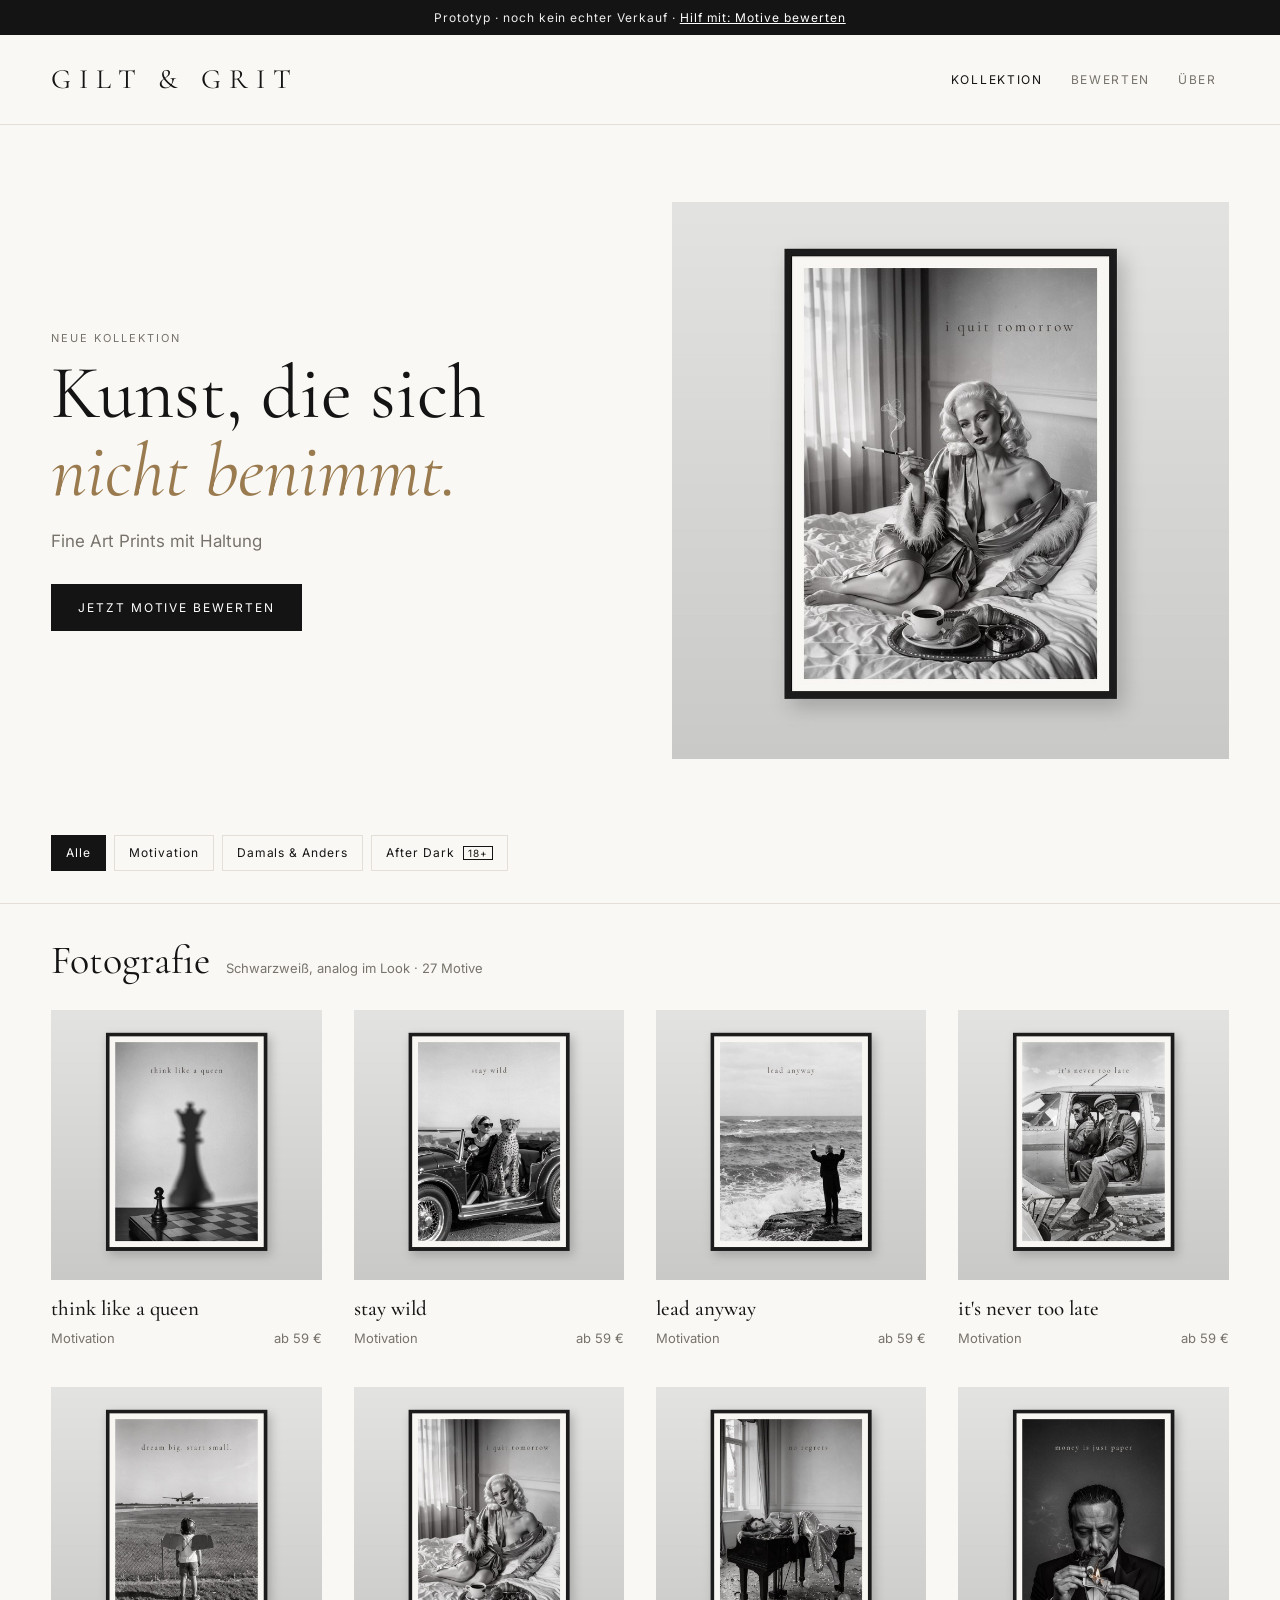
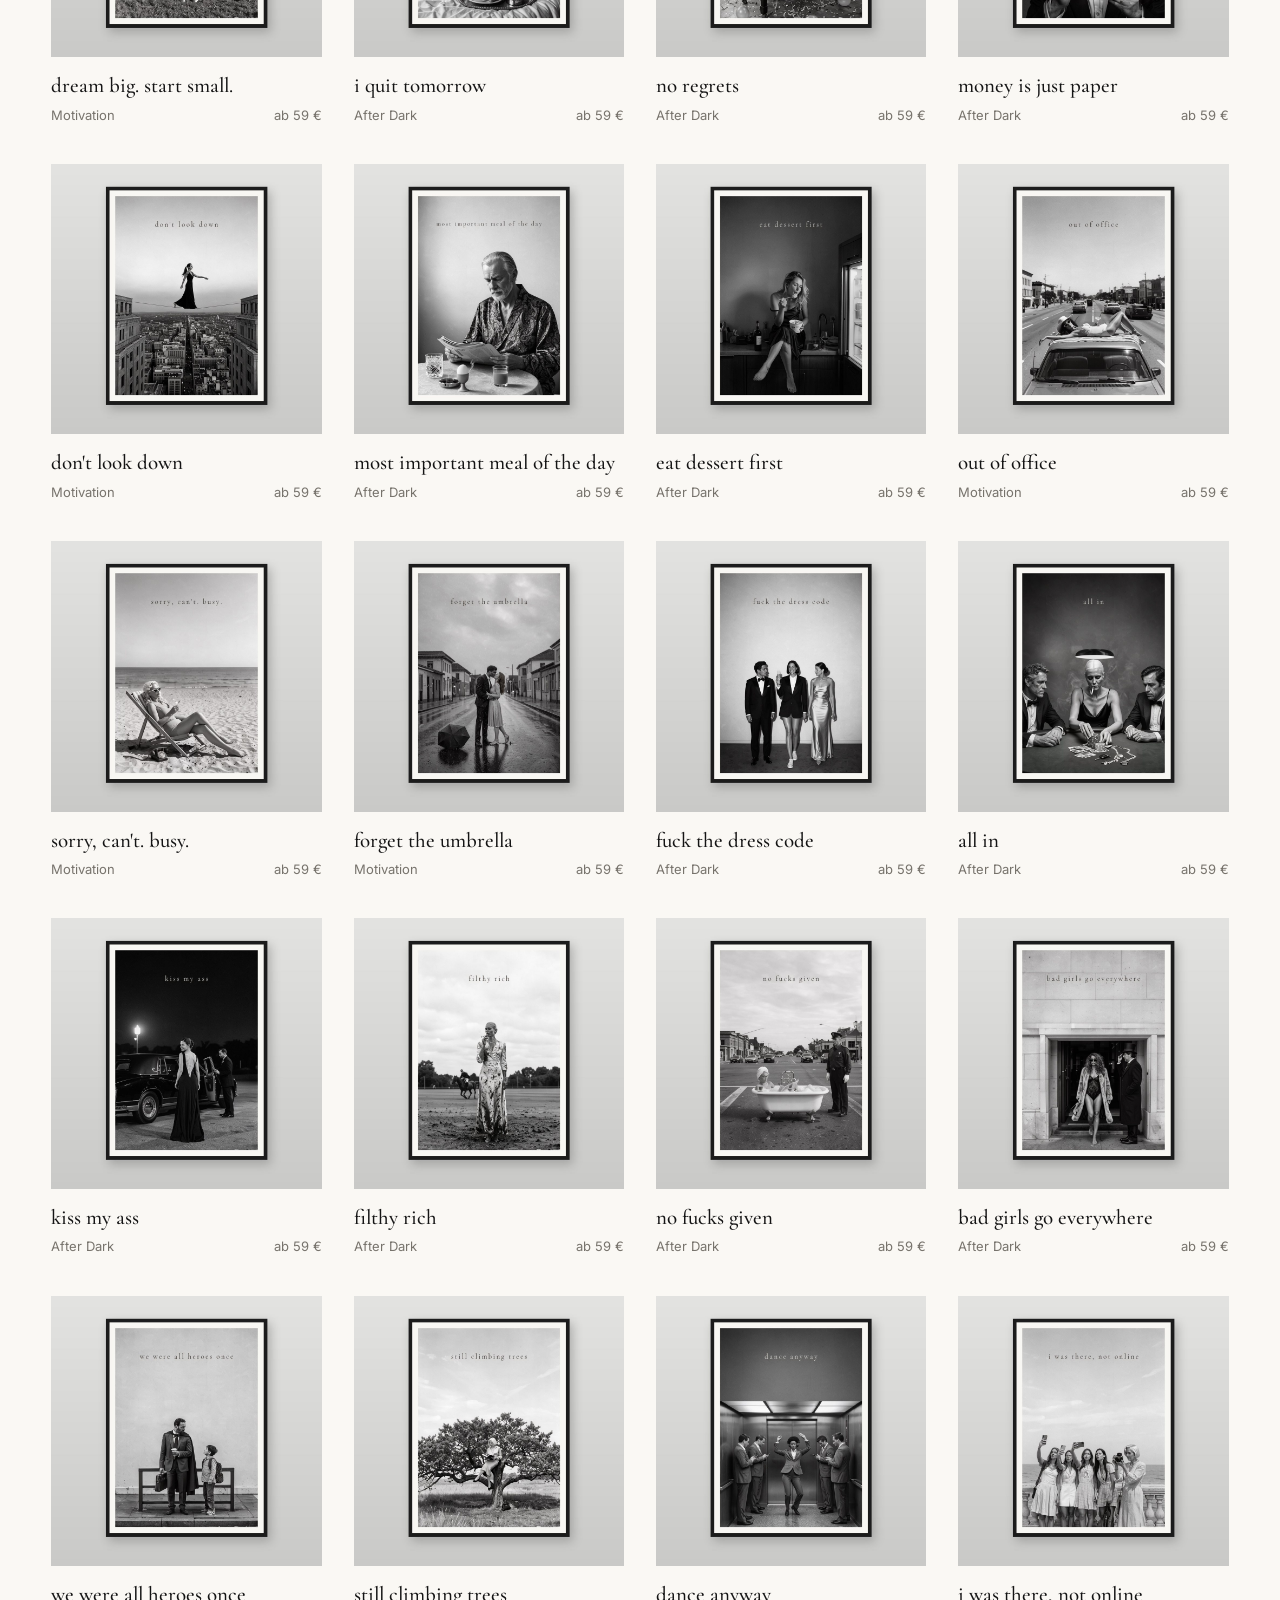
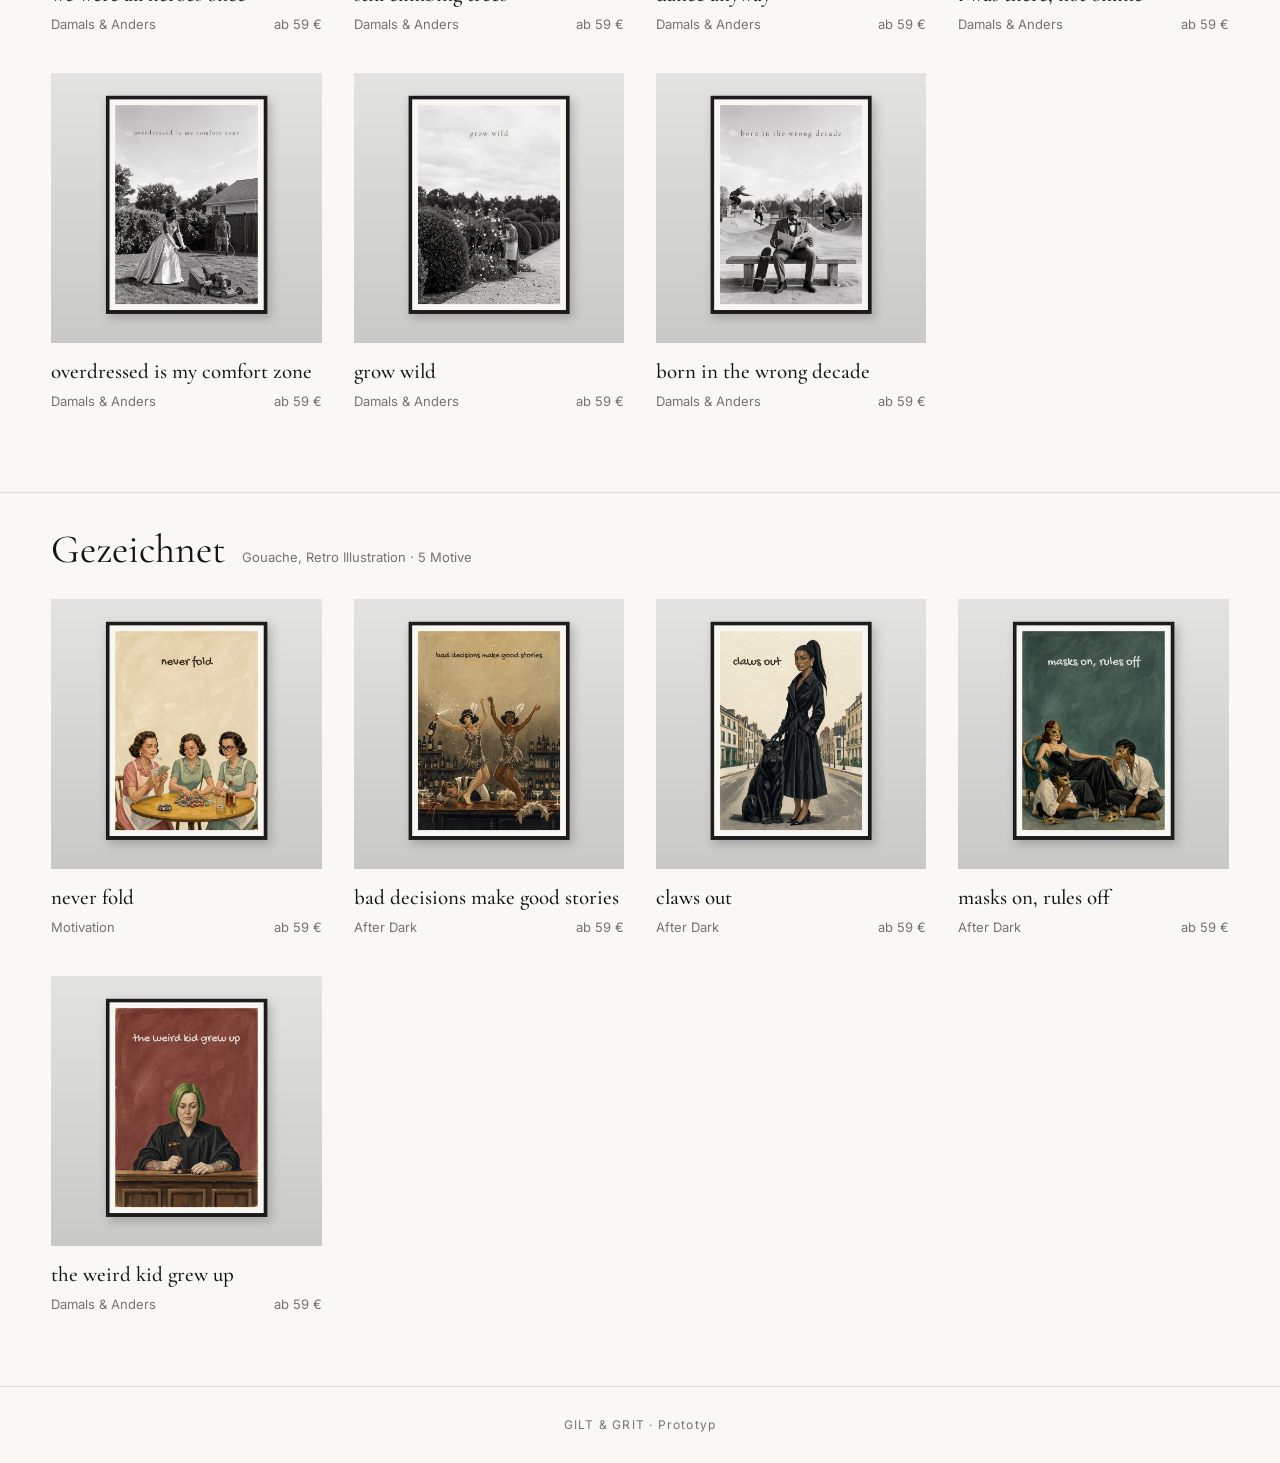
==== commit a4c70da8: "Reparierte Motive (KI Fehler behoben) Co-Authored-By: Claude Opus 5.5 <noreply@anthropic.com>" ====
--- a/index.html
+++ b/index.html
@@ -8,7 +8,7 @@
   <link rel="preconnect" href="https://fonts.googleapis.com">
   <link rel="preconnect" href="https://fonts.gstatic.com" crossorigin>
   <link href="https://fonts.googleapis.com/css2?family=Cormorant+Garamond:ital,wght@0,400;0,500;1,400&family=Inter:wght@400;500;600&display=swap" rel="stylesheet">
-  <link rel="stylesheet" href="style.css?v=4">
+  <link rel="stylesheet" href="style.css?v=5">
 </head>
 <body>
   <div class="banner">Prototyp · noch kein echter Verkauf · <button class="link" data-modus="bewerten">Hilf mit: Motive bewerten</button></div>
@@ -132,8 +132,8 @@
     <span class="marke-klein"></span> · Prototyp <span id="modus-info"></span>
   </footer>
 
-  <script src="config.js?v=4"></script>
-  <script src="produkte.js?v=4"></script>
-  <script src="app.js?v=4"></script>
+  <script src="config.js?v=5"></script>
+  <script src="produkte.js?v=5"></script>
+  <script src="app.js?v=5"></script>
 </body>
 </html>
